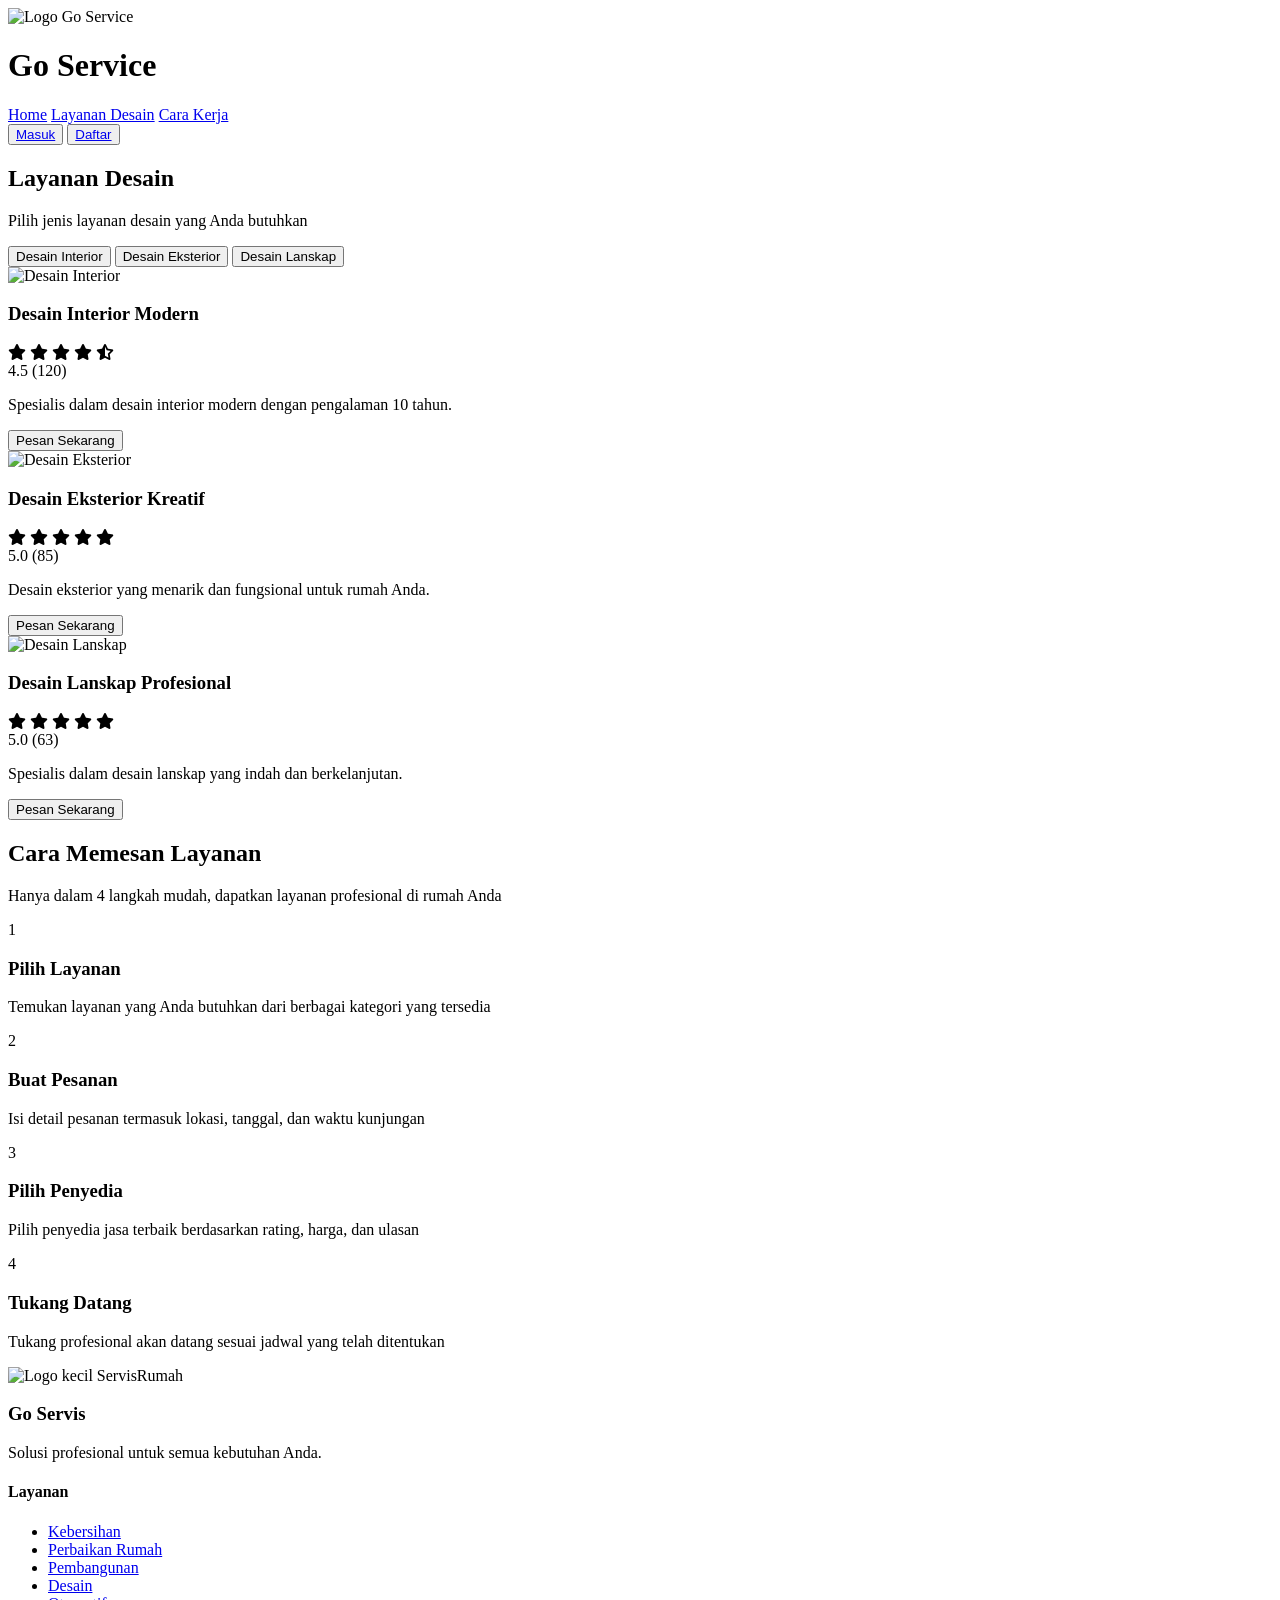
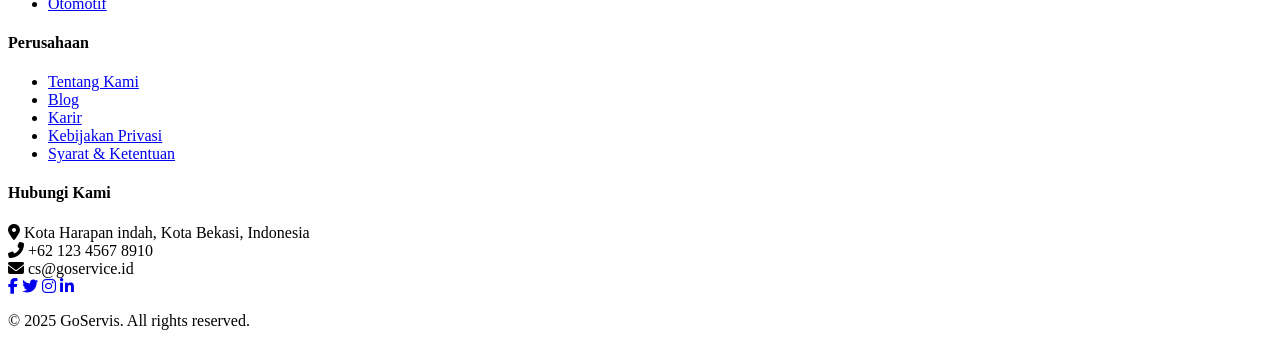
==== Layanan/desain.html @ b5e48e28 "first commit" ====
<!DOCTYPE html>
<html lang="id">
<head>
    <meta charset="UTF-8">
    <meta name="viewport" content="width=device-width, initial-scale=1.0">
    <title>Go Service - Layanan Desain</title>
    <script src="https://cdn.tailwindcss.com"></script>
    <link rel="stylesheet" href="https://cdnjs.cloudflare.com/ajax/libs/font-awesome/6.4.0/css/all.min.css">
</head>
<body>
    <!-- Header/Navbar -->
    <header class="bg-white shadow-sm sticky top-0 z-50">
        <div class="container mx-auto px-4 py-3 flex justify-between items-center">
            <div class="flex items-center space-x-2">
                <img src="https://storage.googleapis.com/workspace-0f70711f-8b4e-4d94-86f1-2a93ccde5887/image/51b1c7d3-deae-4cfc-bd62-ce2a1c6b9ae4.png" alt="Logo Go Service" class="h-10">
                <h1 class="text-xl font-bold text-blue-600">Go Service</h1>
            </div>
            <nav class="hidden md:flex space-x-8">
                <a href="../index.html" class="text-gray-700 hover:text-blue-600 transition">Home</a>
                <a href="#desain" class="text-gray-700 hover:text-blue-600 transition">Layanan Desain</a>
                <a href="#how-it-works" class="text-gray-700 hover:text-blue-600 transition">Cara Kerja</a>
            </nav>
            <div class="flex items-center space-x-4">
                <button id="registerBtn" class="px-4 py-2 bg-blue-600 text-white rounded-md hover:bg-blue-700 transition">
                    <a href="login.html" class="text-white font-medium hover:text-blue-200 transition">
                    Masuk
                    </a>
                </button>
                 <button id="registerBtn" class="px-4 py-2 bg-blue-600 text-white rounded-md hover:bg-blue-700 transition">
                    <a href="login.html" class="text-white font-medium hover:text-blue-200 transition">
                    Daftar
                    </a>
                </button>
            </div>
        </div>
    </header>

    <!-- Design Service Detail Section -->
    <section id="desain" class="py-16 bg-gray-50">
        <div class="container mx-auto px-4">
            <div class="text-center mb-12">
                <h2 class="text-3xl font-bold text-gray-800 mb-4">Layanan Desain</h2>
                <p class="text-xl text-gray-600 max-w-2xl mx-auto">Pilih jenis layanan desain yang Anda butuhkan</p>
            </div>
            
            <div class="flex border-b mb-8">
                <button class="tab-design py-4 px-6 font-medium tab-active" data-tab="interior">
                    Desain Interior
                </button>
                <button class="tab-design py-4 px-6 font-medium" data-tab="exterior">
                    Desain Eksterior
                </button>
                <button class="tab-design py-4 px-6 font-medium" data-tab="landscape">
                    Desain Lanskap
                </button>
            </div>
            
            <!-- Interior Design -->
            <div id="interior" class="tab-content active-tab">
                <div class="grid grid-cols-1 md:grid-cols-3 gap-8">
                    <div class="bg-white p-6 rounded-lg shadow-md">
                        <img src="https://placehold.co/600x400?text=Interior+Design" alt="Desain Interior" class="w-full h-48 object-cover rounded-md mb-4">
                        <h3 class="text-xl font-semibold mb-2">Desain Interior Modern</h3>
                        <div class="flex items-center mb-2">
                            <div class="flex text-yellow-400 mr-2">
                                <i class="fas fa-star"></i>
                                <i class="fas fa-star"></i>
                                <i class="fas fa-star"></i>
                                <i class="fas fa-star"></i>
                                <i class="fas fa-star-half-alt"></i>
                            </div>
                            <span class="text-gray-600">4.5 (120)</span>
                        </div>
                        <p class="text-gray-600 mb-4">Spesialis dalam desain interior modern dengan pengalaman 10 tahun.</p>
                        <button class="w-full py-2 bg-blue-600 text-white rounded-md hover:bg-blue-700 transition">
                            Pesan Sekarang
                        </button>
                    </div>
                    <!-- More providers... -->
                </div>
            </div>
            
            <!-- Exterior Design -->
            <div id="exterior" class="tab-content hidden">
                <div class="grid grid-cols-1 md:grid-cols-3 gap-8">
                    <div class="bg-white p-6 rounded-lg shadow-md">
                        <img src="https://placehold.co/600x400?text=Exterior+Design" alt="Desain Eksterior" class="w-full h-48 object-cover rounded-md mb-4">
                        <h3 class="text-xl font-semibold mb-2">Desain Eksterior Kreatif</h3>
                        <div class="flex items-center mb-2">
                            <div class="flex text-yellow-400 mr-2">
                                <i class="fas fa-star"></i>
                                <i class="fas fa-star"></i>
                                <i class="fas fa-star"></i>
                                <i class="fas fa-star"></i>
                                <i class="fas fa-star"></i>
                            </div>
                            <span class="text-gray-600">5.0 (85)</span>
                        </div>
                        <p class="text-gray-600 mb-4">Desain eksterior yang menarik dan fungsional untuk rumah Anda.</p>
                        <button class="w-full py-2 bg-blue-600 text-white rounded-md hover:bg-blue-700 transition">
                            Pesan Sekarang
                        </button>
                    </div>
                    <!-- More providers... -->
                </div>
            </div>
            
            <!-- Landscape Design -->
            <div id="landscape" class="tab-content hidden">
                <div class="grid grid-cols-1 md:grid-cols-3 gap-8">
                    <div class="bg-white p-6 rounded-lg shadow-md">
                        <img src="https://placehold.co/600x400?text=Landscape+Design" alt="Desain Lanskap" class="w-full h-48 object-cover rounded-md mb-4">
                        <h3 class="text-xl font-semibold mb-2">Desain Lanskap Profesional</h3>
                        <div class="flex items-center mb-2">
                            <div class="flex text-yellow-400 mr-2">
                                <i class="fas fa-star"></i>
                                <i class="fas fa-star"></i>
                                <i class="fas fa-star"></i>
                                <i class="fas fa-star"></i>
                                <i class="fas fa-star"></i>
                            </div>
                            <span class="text-gray-600">5.0 (63)</span>
                        </div>
                        <p class="text-gray-600 mb-4">Spesialis dalam desain lanskap yang indah dan berkelanjutan.</p>
                        <button class="w-full py-2 bg-blue-600 text-white rounded-md hover:bg-blue-700 transition">
                            Pesan Sekarang
                        </button>
                    </div>
                    <!-- More providers... -->
                </div>
            </div>
        </div>
    </section>

    <!-- How It Works Section -->
    <section id="how-it-works" class="py-16 bg-gray-50">
        <div class="container mx-auto px-4">
            <div class="text-center mb-12">
                <h2 class="text-3xl font-bold text-gray-800 mb-4">Cara Memesan Layanan</h2>
                <p class="text-xl text-gray-600 max-w-2xl mx-auto">Hanya dalam 4 langkah mudah, dapatkan layanan profesional di rumah Anda</p>
            </div>
            
            <div class="grid grid-cols-1 md:grid-cols-4 gap-8">
                <div class="text-center p-6 bg-white rounded-lg shadow-sm">
                    <div class="w-16 h-16 bg-blue-100 rounded-full flex items-center justify-center mx-auto mb-4">
                        <span class="text-blue-600 text-xl font-bold">1</span>
                    </div>
                    <h3 class="text-lg font-semibold mb-2">Pilih Layanan</h3>
                    <p class="text-gray-600">Temukan layanan yang Anda butuhkan dari berbagai kategori yang tersedia</p>
                </div>
                
                <div class="text-center p-6 bg-white rounded-lg shadow-sm">
                    <div class="w-16 h-16 bg-blue-100 rounded-full flex items-center justify-center mx-auto mb-4">
                        <span class="text-blue-600 text-xl font-bold">2</span>
                    </div>
                    <h3 class="text-lg font-semibold mb-2">Buat Pesanan</h3>
                    <p class="text-gray-600">Isi detail pesanan termasuk lokasi, tanggal, dan waktu kunjungan</p>
                </div>
                
                <div class="text-center p-6 bg-white rounded-lg shadow-sm">
                    <div class="w-16 h-16 bg-blue-100 rounded-full flex items-center justify-center mx-auto mb-4">
                        <span class="text-blue-600 text-xl font-bold">3</span>
                    </div>
                    <h3 class="text-lg font-semibold mb-2">Pilih Penyedia</h3>
                    <p class="text-gray-600">Pilih penyedia jasa terbaik berdasarkan rating, harga, dan ulasan</p>
                </div>
                
                <div class="text-center p-6 bg-white rounded-lg shadow-sm">
                    <div class="w-16 h-16 bg-blue-100 rounded-full flex items-center justify-center mx-auto mb-4">
                        <span class="text-blue-600 text-xl font-bold">4</span>
                    </div>
                    <h3 class="text-lg font-semibold mb-2">Tukang Datang</h3>
                    <p class="text-gray-600">Tukang profesional akan datang sesuai jadwal yang telah ditentukan</p>
                </div>
            </div>
        </div>
    </section>

    <!-- Footer Section -->
    <footer class="bg-gray-800 text-white py-12">
        <div class="container mx-auto px-4">
            <div class="grid grid-cols-1 md:grid-cols-4 gap-8">
                <div>
                    <div class="flex items-center mb-4">
                        <img src="https://storage.googleapis.com/workspace-0f70711f-8b4e-4d94-86f1-2a93ccde5887/image/ceaebf85-9249-40e1-9326-4c0b0a4d3ca8.png" alt="Logo kecil ServisRumah" class="h-8 mr-2">
                        <h3 class="font-bold text-xl">Go Servis</h3>
                    </div>
                    <p class="text-gray-400">Solusi profesional untuk semua kebutuhan Anda.</p>
                </div>
                
                <div>
                    <h4 class="font-semibold text-lg mb-4">Layanan</h4>
                    <ul class="space-y-2">
                        <li><a href="#" class="text-gray-400 hover:text-white transition">Kebersihan</a></li>
                        <li><a href="#" class="text-gray-400 hover:text-white transition">Perbaikan Rumah</a></li>
                        <li><a href="#" class="text-gray-400 hover:text-white transition">Pembangunan</a></li>
                        <li><a href="#" class="text-gray-400 hover:text-white transition">Desain</a></li>
                        <li><a href="#" class="text-gray-400 hover:text-white transition">Otomotif</a></li>
                    </ul>
                </div>
                
                <div>
                    <h4 class="font-semibold text-lg mb-4">Perusahaan</h4>
                    <ul class="space-y-2">
                        <li><a href="#" class="text-gray-400 hover:text-white transition">Tentang Kami</a></li>
                        <li><a href="#" class="text-gray-400 hover:text-white transition">Blog</a></li>
                        <li><a href="#" class="text-gray-400 hover:text-white transition">Karir</a></li>
                        <li><a href="#" class="text-gray-400 hover:text-white transition">Kebijakan Privasi</a></li>
                        <li><a href="#" class="text-gray-400 hover:text-white transition">Syarat & Ketentuan</a></li>
                    </ul>
                </div>
                
                <div>
                    <h4 class="font-semibold text-lg mb-4">Hubungi Kami</h4>
                    <div class="space-y-2">
                        <div class="flex items-start">
                            <i class="fas fa-map-marker-alt mt-1 mr-3 text-blue-400"></i>
                            <span class="text-gray-400">Kota Harapan indah, Kota Bekasi, Indonesia</span>
                        </div>
                        <div class="flex items-center">
                            <i class="fas fa-phone-alt mr-3 text-blue-400"></i>
                            <span class="text-gray-400">+62 123 4567 8910</span>
                        </div>
                        <div class="flex items-center">
                            <i class="fas fa-envelope mr-3 text-blue-400"></i>
                            <span class="text-gray-400">cs@goservice.id</span>
                        </div>
                    </div>
                    <div class="flex space-x-4 mt-4">
                        <a href="#" class="text-blue-400 hover:text-white transition"><i class="fab fa-facebook-f text-xl"></i></a>
                        <a href="#" class="text-blue-400 hover:text-white transition"><i class="fab fa-twitter text-xl"></i></a>
                        <a href="#" class="text-blue-400 hover:text-white transition"><i class="fab fa-instagram text-xl"></i></a>
                        <a href="#" class="text-blue-400 hover:text-white transition"><i class="fab fa-linkedin-in text-xl"></i></a>
                    </div>
                </div>
            </div>
            
            <div class="border-t border-gray-700 mt-8 pt-8 text-center text-gray-400">
                <p>© 2025 GoServis. All rights reserved.</p>
            </div>
        </div>
    </footer>

    <script>
        // Tab functionality for design service
        document.querySelectorAll('.tab-design').forEach(tab => {
            tab.addEventListener('click', () => {
                document.querySelectorAll('.tab-design').forEach(t => t.classList.remove('tab-active'));
                tab.classList.add('tab-active');
                
                const tabContent = tab.getAttribute('data-tab');
                document.querySelectorAll('.tab-content').forEach(content => {
                    content.classList.toggle('hidden', content.id !== tabContent);
                    content.classList.toggle('active-tab', content.id === tabContent);
                });
            });
        });
    </script>
</body>
</html>
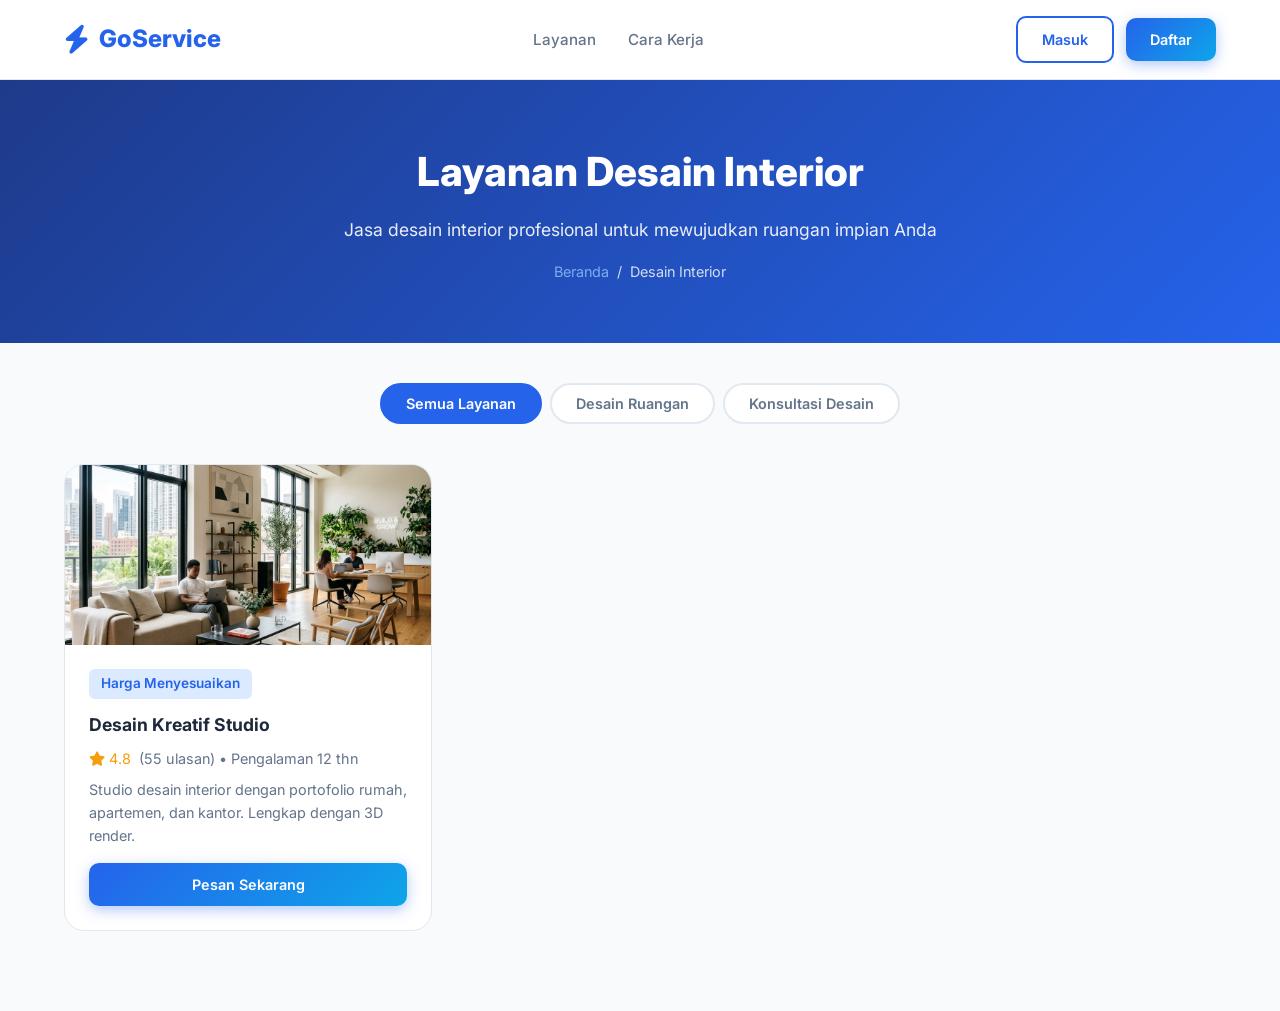
==== commit b932dbb0: "Initial commit" ====
--- a/Layanan/desain.html
+++ b/Layanan/desain.html
@@ -3,258 +3,73 @@
 <head>
     <meta charset="UTF-8">
     <meta name="viewport" content="width=device-width, initial-scale=1.0">
-    <title>Go Service - Layanan Desain</title>
-    <script src="https://cdn.tailwindcss.com"></script>
+    <title>Layanan Desain Interior - GoService</title>
+    <link rel="stylesheet" href="../style.css">
     <link rel="stylesheet" href="https://cdnjs.cloudflare.com/ajax/libs/font-awesome/6.4.0/css/all.min.css">
 </head>
 <body>
-    <!-- Header/Navbar -->
-    <header class="bg-white shadow-sm sticky top-0 z-50">
-        <div class="container mx-auto px-4 py-3 flex justify-between items-center">
-            <div class="flex items-center space-x-2">
-                <img src="https://storage.googleapis.com/workspace-0f70711f-8b4e-4d94-86f1-2a93ccde5887/image/51b1c7d3-deae-4cfc-bd62-ce2a1c6b9ae4.png" alt="Logo Go Service" class="h-10">
-                <h1 class="text-xl font-bold text-blue-600">Go Service</h1>
-            </div>
-            <nav class="hidden md:flex space-x-8">
-                <a href="../index.html" class="text-gray-700 hover:text-blue-600 transition">Home</a>
-                <a href="#desain" class="text-gray-700 hover:text-blue-600 transition">Layanan Desain</a>
-                <a href="#how-it-works" class="text-gray-700 hover:text-blue-600 transition">Cara Kerja</a>
-            </nav>
-            <div class="flex items-center space-x-4">
-                <button id="registerBtn" class="px-4 py-2 bg-blue-600 text-white rounded-md hover:bg-blue-700 transition">
-                    <a href="login.html" class="text-white font-medium hover:text-blue-200 transition">
-                    Masuk
-                    </a>
-                </button>
-                 <button id="registerBtn" class="px-4 py-2 bg-blue-600 text-white rounded-md hover:bg-blue-700 transition">
-                    <a href="login.html" class="text-white font-medium hover:text-blue-200 transition">
-                    Daftar
-                    </a>
-                </button>
-            </div>
+
+<header class="navbar">
+    <div class="container">
+        <a href="../index.php" class="nav-brand"><i class="fas fa-bolt"></i> GoService</a>
+        <ul class="nav-links">
+            <li><a href="../index.php#services">Layanan</a></li>
+            <li><a href="../index.php#how-it-works">Cara Kerja</a></li>
+        </ul>
+        <div class="nav-btns">
+            <a href="../login.php" class="btn btn-outline">Masuk</a>
+            <a href="../login.php" class="btn btn-primary">Daftar</a>
         </div>
-    </header>
+    </div>
+</header>
 
-    <!-- Design Service Detail Section -->
-    <section id="desain" class="py-16 bg-gray-50">
-        <div class="container mx-auto px-4">
-            <div class="text-center mb-12">
-                <h2 class="text-3xl font-bold text-gray-800 mb-4">Layanan Desain</h2>
-                <p class="text-xl text-gray-600 max-w-2xl mx-auto">Pilih jenis layanan desain yang Anda butuhkan</p>
-            </div>
-            
-            <div class="flex border-b mb-8">
-                <button class="tab-design py-4 px-6 font-medium tab-active" data-tab="interior">
-                    Desain Interior
-                </button>
-                <button class="tab-design py-4 px-6 font-medium" data-tab="exterior">
-                    Desain Eksterior
-                </button>
-                <button class="tab-design py-4 px-6 font-medium" data-tab="landscape">
-                    Desain Lanskap
-                </button>
-            </div>
-            
-            <!-- Interior Design -->
-            <div id="interior" class="tab-content active-tab">
-                <div class="grid grid-cols-1 md:grid-cols-3 gap-8">
-                    <div class="bg-white p-6 rounded-lg shadow-md">
-                        <img src="https://placehold.co/600x400?text=Interior+Design" alt="Desain Interior" class="w-full h-48 object-cover rounded-md mb-4">
-                        <h3 class="text-xl font-semibold mb-2">Desain Interior Modern</h3>
-                        <div class="flex items-center mb-2">
-                            <div class="flex text-yellow-400 mr-2">
-                                <i class="fas fa-star"></i>
-                                <i class="fas fa-star"></i>
-                                <i class="fas fa-star"></i>
-                                <i class="fas fa-star"></i>
-                                <i class="fas fa-star-half-alt"></i>
-                            </div>
-                            <span class="text-gray-600">4.5 (120)</span>
-                        </div>
-                        <p class="text-gray-600 mb-4">Spesialis dalam desain interior modern dengan pengalaman 10 tahun.</p>
-                        <button class="w-full py-2 bg-blue-600 text-white rounded-md hover:bg-blue-700 transition">
-                            Pesan Sekarang
-                        </button>
+<section class="page-hero">
+    <div class="container">
+        <h1>Layanan Desain Interior</h1>
+        <p>Jasa desain interior profesional untuk mewujudkan ruangan impian Anda</p>
+        <div class="breadcrumb">
+            <a href="../index.php">Beranda</a> / <span>Desain Interior</span>
+        </div>
+    </div>
+</section>
+
+<section class="section" style="padding-top:40px">
+    <div class="container">
+        <div class="tabs">
+            <button class="tab-btn active" onclick="filterProvider('semua')">Semua Layanan</button>
+            <button class="tab-btn" onclick="filterProvider('ruangan')">Desain Ruangan</button>
+            <button class="tab-btn" onclick="filterProvider('konsultasi')">Konsultasi Desain</button>
+        </div>
+
+        <div class="provider-list">
+            <div class="provider-item" data-category="ruangan">
+                <div class="provider-item-img">
+                    <img src="../images/layanan_desain.png" alt="Desain Ruangan">
+                </div>
+                <div class="provider-item-body">
+                    <span class="price-tag">Harga Menyesuaikan</span>
+                    <h3>Desain Kreatif Studio</h3>
+                    <div class="provider-rating">
+                        <span class="stars"><i class="fas fa-star"></i> 4.8</span>
+                        <span class="count">(55 ulasan) • Pengalaman 12 thn</span>
                     </div>
-                    <!-- More providers... -->
-                </div>
-            </div>
-            
-            <!-- Exterior Design -->
-            <div id="exterior" class="tab-content hidden">
-                <div class="grid grid-cols-1 md:grid-cols-3 gap-8">
-                    <div class="bg-white p-6 rounded-lg shadow-md">
-                        <img src="https://placehold.co/600x400?text=Exterior+Design" alt="Desain Eksterior" class="w-full h-48 object-cover rounded-md mb-4">
-                        <h3 class="text-xl font-semibold mb-2">Desain Eksterior Kreatif</h3>
-                        <div class="flex items-center mb-2">
-                            <div class="flex text-yellow-400 mr-2">
-                                <i class="fas fa-star"></i>
-                                <i class="fas fa-star"></i>
-                                <i class="fas fa-star"></i>
-                                <i class="fas fa-star"></i>
-                                <i class="fas fa-star"></i>
-                            </div>
-                            <span class="text-gray-600">5.0 (85)</span>
-                        </div>
-                        <p class="text-gray-600 mb-4">Desain eksterior yang menarik dan fungsional untuk rumah Anda.</p>
-                        <button class="w-full py-2 bg-blue-600 text-white rounded-md hover:bg-blue-700 transition">
-                            Pesan Sekarang
-                        </button>
-                    </div>
-                    <!-- More providers... -->
-                </div>
-            </div>
-            
-            <!-- Landscape Design -->
-            <div id="landscape" class="tab-content hidden">
-                <div class="grid grid-cols-1 md:grid-cols-3 gap-8">
-                    <div class="bg-white p-6 rounded-lg shadow-md">
-                        <img src="https://placehold.co/600x400?text=Landscape+Design" alt="Desain Lanskap" class="w-full h-48 object-cover rounded-md mb-4">
-                        <h3 class="text-xl font-semibold mb-2">Desain Lanskap Profesional</h3>
-                        <div class="flex items-center mb-2">
-                            <div class="flex text-yellow-400 mr-2">
-                                <i class="fas fa-star"></i>
-                                <i class="fas fa-star"></i>
-                                <i class="fas fa-star"></i>
-                                <i class="fas fa-star"></i>
-                                <i class="fas fa-star"></i>
-                            </div>
-                            <span class="text-gray-600">5.0 (63)</span>
-                        </div>
-                        <p class="text-gray-600 mb-4">Spesialis dalam desain lanskap yang indah dan berkelanjutan.</p>
-                        <button class="w-full py-2 bg-blue-600 text-white rounded-md hover:bg-blue-700 transition">
-                            Pesan Sekarang
-                        </button>
-                    </div>
-                    <!-- More providers... -->
+                    <p>Studio desain interior dengan portofolio rumah, apartemen, dan kantor. Lengkap dengan 3D render.</p>
+                    <a href="../index.php#booking" class="btn btn-primary" style="width:100%;justify-content:center">Pesan Sekarang</a>
                 </div>
             </div>
         </div>
-    </section>
+    </div>
+</section>
 
-    <!-- How It Works Section -->
-    <section id="how-it-works" class="py-16 bg-gray-50">
-        <div class="container mx-auto px-4">
-            <div class="text-center mb-12">
-                <h2 class="text-3xl font-bold text-gray-800 mb-4">Cara Memesan Layanan</h2>
-                <p class="text-xl text-gray-600 max-w-2xl mx-auto">Hanya dalam 4 langkah mudah, dapatkan layanan profesional di rumah Anda</p>
-            </div>
-            
-            <div class="grid grid-cols-1 md:grid-cols-4 gap-8">
-                <div class="text-center p-6 bg-white rounded-lg shadow-sm">
-                    <div class="w-16 h-16 bg-blue-100 rounded-full flex items-center justify-center mx-auto mb-4">
-                        <span class="text-blue-600 text-xl font-bold">1</span>
-                    </div>
-                    <h3 class="text-lg font-semibold mb-2">Pilih Layanan</h3>
-                    <p class="text-gray-600">Temukan layanan yang Anda butuhkan dari berbagai kategori yang tersedia</p>
-                </div>
-                
-                <div class="text-center p-6 bg-white rounded-lg shadow-sm">
-                    <div class="w-16 h-16 bg-blue-100 rounded-full flex items-center justify-center mx-auto mb-4">
-                        <span class="text-blue-600 text-xl font-bold">2</span>
-                    </div>
-                    <h3 class="text-lg font-semibold mb-2">Buat Pesanan</h3>
-                    <p class="text-gray-600">Isi detail pesanan termasuk lokasi, tanggal, dan waktu kunjungan</p>
-                </div>
-                
-                <div class="text-center p-6 bg-white rounded-lg shadow-sm">
-                    <div class="w-16 h-16 bg-blue-100 rounded-full flex items-center justify-center mx-auto mb-4">
-                        <span class="text-blue-600 text-xl font-bold">3</span>
-                    </div>
-                    <h3 class="text-lg font-semibold mb-2">Pilih Penyedia</h3>
-                    <p class="text-gray-600">Pilih penyedia jasa terbaik berdasarkan rating, harga, dan ulasan</p>
-                </div>
-                
-                <div class="text-center p-6 bg-white rounded-lg shadow-sm">
-                    <div class="w-16 h-16 bg-blue-100 rounded-full flex items-center justify-center mx-auto mb-4">
-                        <span class="text-blue-600 text-xl font-bold">4</span>
-                    </div>
-                    <h3 class="text-lg font-semibold mb-2">Tukang Datang</h3>
-                    <p class="text-gray-600">Tukang profesional akan datang sesuai jadwal yang telah ditentukan</p>
-                </div>
-            </div>
-        </div>
-    </section>
+<script>
+function filterProvider(category) {
+    document.querySelectorAll('.tab-btn').forEach(btn => btn.classList.remove('active'));
+    event.currentTarget.classList.add('active');
+    document.querySelectorAll('.provider-item').forEach(item => {
+        item.style.display = (category === 'semua' || item.dataset.category === category) ? 'block' : 'none';
+    });
+}
+</script>
 
-    <!-- Footer Section -->
-    <footer class="bg-gray-800 text-white py-12">
-        <div class="container mx-auto px-4">
-            <div class="grid grid-cols-1 md:grid-cols-4 gap-8">
-                <div>
-                    <div class="flex items-center mb-4">
-                        <img src="https://storage.googleapis.com/workspace-0f70711f-8b4e-4d94-86f1-2a93ccde5887/image/ceaebf85-9249-40e1-9326-4c0b0a4d3ca8.png" alt="Logo kecil ServisRumah" class="h-8 mr-2">
-                        <h3 class="font-bold text-xl">Go Servis</h3>
-                    </div>
-                    <p class="text-gray-400">Solusi profesional untuk semua kebutuhan Anda.</p>
-                </div>
-                
-                <div>
-                    <h4 class="font-semibold text-lg mb-4">Layanan</h4>
-                    <ul class="space-y-2">
-                        <li><a href="#" class="text-gray-400 hover:text-white transition">Kebersihan</a></li>
-                        <li><a href="#" class="text-gray-400 hover:text-white transition">Perbaikan Rumah</a></li>
-                        <li><a href="#" class="text-gray-400 hover:text-white transition">Pembangunan</a></li>
-                        <li><a href="#" class="text-gray-400 hover:text-white transition">Desain</a></li>
-                        <li><a href="#" class="text-gray-400 hover:text-white transition">Otomotif</a></li>
-                    </ul>
-                </div>
-                
-                <div>
-                    <h4 class="font-semibold text-lg mb-4">Perusahaan</h4>
-                    <ul class="space-y-2">
-                        <li><a href="#" class="text-gray-400 hover:text-white transition">Tentang Kami</a></li>
-                        <li><a href="#" class="text-gray-400 hover:text-white transition">Blog</a></li>
-                        <li><a href="#" class="text-gray-400 hover:text-white transition">Karir</a></li>
-                        <li><a href="#" class="text-gray-400 hover:text-white transition">Kebijakan Privasi</a></li>
-                        <li><a href="#" class="text-gray-400 hover:text-white transition">Syarat & Ketentuan</a></li>
-                    </ul>
-                </div>
-                
-                <div>
-                    <h4 class="font-semibold text-lg mb-4">Hubungi Kami</h4>
-                    <div class="space-y-2">
-                        <div class="flex items-start">
-                            <i class="fas fa-map-marker-alt mt-1 mr-3 text-blue-400"></i>
-                            <span class="text-gray-400">Kota Harapan indah, Kota Bekasi, Indonesia</span>
-                        </div>
-                        <div class="flex items-center">
-                            <i class="fas fa-phone-alt mr-3 text-blue-400"></i>
-                            <span class="text-gray-400">+62 123 4567 8910</span>
-                        </div>
-                        <div class="flex items-center">
-                            <i class="fas fa-envelope mr-3 text-blue-400"></i>
-                            <span class="text-gray-400">cs@goservice.id</span>
-                        </div>
-                    </div>
-                    <div class="flex space-x-4 mt-4">
-                        <a href="#" class="text-blue-400 hover:text-white transition"><i class="fab fa-facebook-f text-xl"></i></a>
-                        <a href="#" class="text-blue-400 hover:text-white transition"><i class="fab fa-twitter text-xl"></i></a>
-                        <a href="#" class="text-blue-400 hover:text-white transition"><i class="fab fa-instagram text-xl"></i></a>
-                        <a href="#" class="text-blue-400 hover:text-white transition"><i class="fab fa-linkedin-in text-xl"></i></a>
-                    </div>
-                </div>
-            </div>
-            
-            <div class="border-t border-gray-700 mt-8 pt-8 text-center text-gray-400">
-                <p>© 2025 GoServis. All rights reserved.</p>
-            </div>
-        </div>
-    </footer>
-
-    <script>
-        // Tab functionality for design service
-        document.querySelectorAll('.tab-design').forEach(tab => {
-            tab.addEventListener('click', () => {
-                document.querySelectorAll('.tab-design').forEach(t => t.classList.remove('tab-active'));
-                tab.classList.add('tab-active');
-                
-                const tabContent = tab.getAttribute('data-tab');
-                document.querySelectorAll('.tab-content').forEach(content => {
-                    content.classList.toggle('hidden', content.id !== tabContent);
-                    content.classList.toggle('active-tab', content.id === tabContent);
-                });
-            });
-        });
-    </script>
 </body>
 </html>
--- a/style.css
+++ b/style.css
@@ -0,0 +1,176 @@
+@import url('https://fonts.googleapis.com/css2?family=Inter:wght@300;400;500;600;700;800&display=swap');
+:root{--primary:#2563eb;--primary-dark:#1d4ed8;--primary-light:#3b82f6;--accent:#0ea5e9;--bg:#f8fafc;--white:#ffffff;--text:#1e293b;--text-light:#64748b;--border:#e2e8f0;--shadow:0 4px 6px -1px rgba(0,0,0,.07),0 2px 4px -2px rgba(0,0,0,.05);--shadow-lg:0 20px 25px -5px rgba(0,0,0,.1),0 8px 10px -6px rgba(0,0,0,.1);--radius:12px;--radius-lg:20px}
+*{margin:0;padding:0;box-sizing:border-box}
+body{font-family:'Inter',sans-serif;background:var(--bg);color:var(--text);line-height:1.6}
+a{text-decoration:none;color:inherit}
+.container{max-width:1200px;margin:0 auto;padding:0 24px}
+/* NAV */
+.navbar{background:rgba(255,255,255,.95);backdrop-filter:blur(12px);position:sticky;top:0;z-index:100;border-bottom:1px solid var(--border);padding:16px 0}
+.navbar .container{display:flex;align-items:center;justify-content:space-between}
+.nav-brand{display:flex;align-items:center;gap:10px;font-size:1.5rem;font-weight:800;color:var(--primary)}
+.nav-brand i{font-size:1.8rem}
+.nav-links{display:flex;gap:32px;list-style:none}
+.nav-links a{color:var(--text-light);font-weight:500;transition:.2s;font-size:.95rem}
+.nav-links a:hover{color:var(--primary)}
+.nav-btns{display:flex;gap:12px;align-items:center}
+.btn{display:inline-flex;align-items:center;gap:8px;padding:10px 24px;border-radius:10px;font-weight:600;font-size:.9rem;border:none;cursor:pointer;transition:all .25s}
+.btn-outline{background:transparent;border:2px solid var(--primary);color:var(--primary)}
+.btn-outline:hover{background:var(--primary);color:#fff}
+.btn-primary{background:linear-gradient(135deg,var(--primary),var(--accent));color:#fff;box-shadow:0 4px 14px rgba(37,99,235,.35)}
+.btn-primary:hover{transform:translateY(-2px);box-shadow:0 8px 20px rgba(37,99,235,.4)}
+.btn-white{background:#fff;color:var(--primary);font-weight:700}
+.btn-white:hover{background:#f0f7ff}
+.btn-lg{padding:14px 32px;font-size:1rem;border-radius:12px}
+/* HERO */
+.hero{background:linear-gradient(135deg,#1e3a8a 0%,var(--primary) 40%,var(--accent) 100%);color:#fff;padding:80px 0;position:relative;overflow:hidden}
+.hero::before{content:'';position:absolute;top:-50%;right:-20%;width:600px;height:600px;background:rgba(255,255,255,.05);border-radius:50%}
+.hero::after{content:'';position:absolute;bottom:-30%;left:-10%;width:400px;height:400px;background:rgba(255,255,255,.04);border-radius:50%}
+.hero .container{display:flex;align-items:center;gap:60px;position:relative;z-index:1}
+.hero-content{flex:1}
+.hero h1{font-size:3rem;font-weight:800;line-height:1.15;margin-bottom:20px}
+.hero h1 span{background:linear-gradient(90deg,#93c5fd,#67e8f9);-webkit-background-clip:text;-webkit-text-fill-color:transparent}
+.hero p{font-size:1.15rem;opacity:.9;margin-bottom:32px;max-width:520px}
+.hero-img{flex:1;text-align:center}
+.hero-img img{max-width:100%;border-radius:var(--radius-lg);box-shadow:var(--shadow-lg)}
+.hero-stats{display:flex;gap:40px;margin-top:40px}
+.hero-stat{text-align:center}
+.hero-stat .num{font-size:2rem;font-weight:800}
+.hero-stat .label{font-size:.85rem;opacity:.8}
+/* SECTION */
+.section{padding:80px 0}
+.section-header{text-align:center;margin-bottom:48px}
+.section-header h2{font-size:2.2rem;font-weight:800;color:var(--text);margin-bottom:12px}
+.section-header p{color:var(--text-light);font-size:1.1rem;max-width:560px;margin:0 auto}
+.section-alt{background:#fff}
+/* SERVICE CARDS */
+.services-grid{display:grid;grid-template-columns:repeat(auto-fill,minmax(340px,1fr));gap:24px}
+.service-card{background:#fff;border-radius:var(--radius-lg);overflow:hidden;border:1px solid var(--border);transition:all .3s;cursor:pointer}
+.service-card:hover{transform:translateY(-6px);box-shadow:var(--shadow-lg);border-color:var(--primary-light)}
+.service-card-img{height:200px;overflow:hidden;position:relative}
+.service-card-img img{width:100%;height:100%;object-fit:cover;transition:transform .4s}
+.service-card:hover .service-card-img img{transform:scale(1.08)}
+.service-card-body{padding:24px}
+.service-card-icon{width:48px;height:48px;border-radius:12px;background:linear-gradient(135deg,#dbeafe,#e0f2fe);display:flex;align-items:center;justify-content:center;margin-bottom:16px;color:var(--primary);font-size:1.2rem}
+.service-card h3{font-size:1.2rem;font-weight:700;margin-bottom:8px}
+.service-card p{color:var(--text-light);font-size:.9rem;margin-bottom:16px}
+.service-card .link{color:var(--primary);font-weight:600;font-size:.9rem;display:inline-flex;align-items:center;gap:6px}
+.service-card .link:hover{gap:10px}
+/* STEPS */
+.steps-grid{display:grid;grid-template-columns:repeat(4,1fr);gap:32px}
+.step{text-align:center;position:relative;padding:32px 20px}
+.step-num{width:56px;height:56px;background:linear-gradient(135deg,var(--primary),var(--accent));color:#fff;border-radius:50%;display:flex;align-items:center;justify-content:center;font-size:1.3rem;font-weight:800;margin:0 auto 20px}
+.step h3{font-size:1.1rem;font-weight:700;margin-bottom:8px}
+.step p{color:var(--text-light);font-size:.9rem}
+/* TESTIMONIALS */
+.testimonials-grid{display:grid;grid-template-columns:repeat(3,1fr);gap:24px}
+.testimonial{background:#fff;border:1px solid var(--border);border-radius:var(--radius-lg);padding:32px;transition:all .3s}
+.testimonial:hover{box-shadow:var(--shadow-lg);transform:translateY(-4px)}
+.testimonial-header{display:flex;align-items:center;gap:14px;margin-bottom:16px}
+.testimonial-avatar{width:48px;height:48px;border-radius:50%;background:linear-gradient(135deg,var(--primary),var(--accent));display:flex;align-items:center;justify-content:center;color:#fff;font-weight:700;font-size:1.1rem}
+.testimonial-name{font-weight:700}
+.testimonial-stars{color:#f59e0b;font-size:.85rem}
+.testimonial p{color:var(--text-light);font-size:.95rem;font-style:italic;line-height:1.7}
+/* CTA / BOOKING */
+.cta-section{background:linear-gradient(135deg,#1e3a8a,var(--primary),var(--accent));padding:80px 0;color:#fff}
+.cta-box{display:flex;gap:48px;align-items:stretch;background:rgba(255,255,255,.1);backdrop-filter:blur(12px);border-radius:var(--radius-lg);overflow:hidden;border:1px solid rgba(255,255,255,.15)}
+.cta-info{flex:1;padding:48px;display:flex;flex-direction:column;justify-content:center}
+.cta-info h2{font-size:1.8rem;font-weight:800;margin-bottom:16px}
+.cta-info p{opacity:.9;margin-bottom:24px}
+.cta-contact{display:flex;flex-direction:column;gap:12px}
+.cta-contact div{display:flex;align-items:center;gap:12px;opacity:.9}
+.cta-form{flex:1;background:rgba(255,255,255,.95);padding:40px;color:var(--text)}
+.cta-form h3{font-size:1.3rem;font-weight:700;margin-bottom:24px;color:var(--text)}
+.form-group{margin-bottom:16px}
+.form-group label{display:block;font-weight:600;font-size:.85rem;margin-bottom:6px;color:var(--text)}
+.form-input{width:100%;padding:12px 16px;border:2px solid var(--border);border-radius:10px;font-size:.95rem;font-family:inherit;transition:.2s;background:#fff}
+.form-input:focus{outline:none;border-color:var(--primary);box-shadow:0 0 0 3px rgba(37,99,235,.1)}
+select.form-input{cursor:pointer}
+.btn-submit{width:100%;padding:14px;background:linear-gradient(135deg,var(--primary),var(--accent));color:#fff;border:none;border-radius:10px;font-size:1rem;font-weight:700;cursor:pointer;font-family:inherit;transition:all .25s}
+.btn-submit:hover{transform:translateY(-2px);box-shadow:0 8px 20px rgba(37,99,235,.3)}
+/* FOOTER */
+.footer{background:#0f172a;color:#94a3b8;padding:60px 0 30px}
+.footer-grid{display:grid;grid-template-columns:2fr 1fr 1fr 1.5fr;gap:40px;margin-bottom:40px}
+.footer h3{color:#fff;font-size:1.3rem;font-weight:700;margin-bottom:16px}
+.footer h4{color:#fff;font-size:1rem;font-weight:600;margin-bottom:16px}
+.footer ul{list-style:none}
+.footer li{margin-bottom:8px}
+.footer a{color:#94a3b8;transition:.2s;font-size:.9rem}
+.footer a:hover{color:#fff}
+.footer-bottom{border-top:1px solid #1e293b;padding-top:24px;text-align:center;font-size:.85rem}
+.footer-social{display:flex;gap:16px;margin-top:16px}
+.footer-social a{width:40px;height:40px;border-radius:50%;background:#1e293b;display:flex;align-items:center;justify-content:center;color:#94a3b8;transition:.2s}
+.footer-social a:hover{background:var(--primary);color:#fff}
+/* PROVIDERS */
+.providers-grid{display:grid;grid-template-columns:repeat(3,1fr);gap:24px}
+.provider-card{background:#fff;border:1px solid var(--border);border-radius:var(--radius-lg);padding:32px;text-align:center;transition:all .3s}
+.provider-card:hover{box-shadow:var(--shadow-lg);transform:translateY(-4px)}
+.provider-icon{width:64px;height:64px;border-radius:16px;background:linear-gradient(135deg,#dbeafe,#e0f2fe);display:flex;align-items:center;justify-content:center;margin:0 auto 16px;color:var(--primary);font-size:1.5rem}
+.provider-card h3{font-weight:700;margin-bottom:8px}
+.provider-card p{color:var(--text-light);font-size:.9rem}
+/* MOBILE NAV */
+.nav-toggle{display:none;background:none;border:none;font-size:1.5rem;color:var(--text);cursor:pointer}
+@media(max-width:768px){
+.nav-links{display:none}.nav-toggle{display:block}
+.hero .container{flex-direction:column;text-align:center}
+.hero h1{font-size:2rem}.hero-img{display:none}
+.hero-stats{justify-content:center;gap:24px}
+.services-grid{grid-template-columns:1fr}
+.steps-grid{grid-template-columns:repeat(2,1fr)}
+.testimonials-grid{grid-template-columns:1fr}
+.providers-grid{grid-template-columns:1fr}
+.cta-box{flex-direction:column}
+.footer-grid{grid-template-columns:1fr 1fr}
+}
+/* LAYANAN PAGE */
+.page-hero{background:linear-gradient(135deg,#1e3a8a,var(--primary));color:#fff;padding:60px 0;text-align:center}
+.page-hero h1{font-size:2.5rem;font-weight:800;margin-bottom:12px}
+.page-hero p{opacity:.9;font-size:1.1rem}
+.breadcrumb{display:flex;gap:8px;justify-content:center;margin-top:16px;font-size:.9rem;opacity:.8}
+.breadcrumb a{color:#93c5fd}
+.tabs{display:flex;gap:8px;justify-content:center;flex-wrap:wrap;margin-bottom:40px}
+.tab-btn{padding:10px 24px;border-radius:50px;border:2px solid var(--border);background:#fff;font-weight:600;cursor:pointer;transition:.2s;font-family:inherit;font-size:.9rem;color:var(--text-light)}
+.tab-btn:hover,.tab-btn.active{background:var(--primary);color:#fff;border-color:var(--primary)}
+.provider-list{display:grid;grid-template-columns:repeat(auto-fill,minmax(340px,1fr));gap:24px}
+.provider-item{background:#fff;border:1px solid var(--border);border-radius:var(--radius-lg);overflow:hidden;transition:.3s}
+.provider-item:hover{box-shadow:var(--shadow-lg);transform:translateY(-4px)}
+.provider-item-img{height:180px;overflow:hidden}
+.provider-item-img img{width:100%;height:100%;object-fit:cover}
+.provider-item-body{padding:24px}
+.provider-item h3{font-weight:700;font-size:1.1rem;margin-bottom:8px}
+.provider-rating{display:flex;align-items:center;gap:8px;margin-bottom:8px;font-size:.9rem}
+.provider-rating .stars{color:#f59e0b}
+.provider-rating .count{color:var(--text-light)}
+.provider-item p{color:var(--text-light);font-size:.9rem;margin-bottom:16px}
+.price-tag{display:inline-block;background:#dbeafe;color:var(--primary);padding:4px 12px;border-radius:6px;font-weight:600;font-size:.85rem;margin-bottom:12px}
+/* AUTH PAGE */
+.auth-page{min-height:100vh;background:linear-gradient(135deg,#1e3a8a 0%,var(--primary) 50%,var(--accent) 100%);display:flex;align-items:center;justify-content:center;padding:20px;position:relative}
+.auth-page::before{content:'';position:absolute;top:10%;right:10%;width:300px;height:300px;background:rgba(255,255,255,.04);border-radius:50%}
+.auth-page::after{content:'';position:absolute;bottom:10%;left:10%;width:200px;height:200px;background:rgba(255,255,255,.03);border-radius:50%}
+.auth-card{background:#fff;border-radius:var(--radius-lg);padding:40px;width:100%;max-width:440px;box-shadow:var(--shadow-lg);position:relative;z-index:1}
+.auth-logo{text-align:center;margin-bottom:32px}
+.auth-logo h1{font-size:2rem;font-weight:800;color:var(--primary)}
+.auth-logo p{color:var(--text-light);margin-top:4px}
+.role-tabs{display:flex;background:#f1f5f9;border-radius:12px;padding:4px;margin-bottom:24px}
+.role-tab{flex:1;padding:12px;text-align:center;border-radius:10px;font-weight:600;font-size:.9rem;cursor:pointer;transition:.2s;border:none;background:transparent;font-family:inherit;color:var(--text-light)}
+.role-tab.active{background:var(--primary);color:#fff;box-shadow:0 2px 8px rgba(37,99,235,.3)}
+.mode-tabs{display:flex;margin-bottom:24px;border-bottom:2px solid var(--border)}
+.mode-tab{flex:1;padding:12px;text-align:center;font-weight:600;cursor:pointer;transition:.2s;border:none;background:transparent;font-family:inherit;color:var(--text-light);border-bottom:3px solid transparent;margin-bottom:-2px}
+.mode-tab.active{color:var(--primary);border-bottom-color:var(--primary)}
+.auth-form{display:none}
+.auth-form.active{display:block;animation:fadeUp .3s ease}
+@keyframes fadeUp{from{opacity:0;transform:translateY(10px)}to{opacity:1;transform:translateY(0)}}
+.back-home{position:fixed;top:24px;left:24px;z-index:100;background:rgba(255,255,255,.15);backdrop-filter:blur(10px);color:#fff;padding:10px 20px;border-radius:50px;font-weight:600;font-size:.9rem;transition:.2s;display:flex;align-items:center;gap:8px}
+.back-home:hover{background:rgba(255,255,255,.25);transform:translateY(-2px)}
+.checkbox-label{display:flex;align-items:flex-start;gap:8px;font-size:.85rem;color:var(--text-light)}
+.checkbox-label input{margin-top:3px}
+.checkbox-label a{color:var(--primary)}
+.divider{text-align:center;margin:20px 0;position:relative;color:var(--text-light);font-size:.85rem}
+.divider::before{content:'';position:absolute;top:50%;left:0;right:0;height:1px;background:var(--border)}
+.divider span{background:#fff;padding:0 16px;position:relative}
+.social-btns{display:flex;gap:12px}
+.social-btn{flex:1;padding:12px;border:2px solid var(--border);border-radius:10px;background:#fff;cursor:pointer;display:flex;align-items:center;justify-content:center;gap:8px;font-family:inherit;font-weight:500;transition:.2s}
+.social-btn:hover{border-color:var(--primary);background:#f8fafc}
+.pw-toggle{position:relative}
+.pw-toggle .toggle-pw{position:absolute;right:14px;top:50%;transform:translateY(-50%);background:none;border:none;color:var(--text-light);cursor:pointer}
+.form-row{display:grid;grid-template-columns:1fr 1fr;gap:12px}
+@media(max-width:480px){.form-row{grid-template-columns:1fr}}
